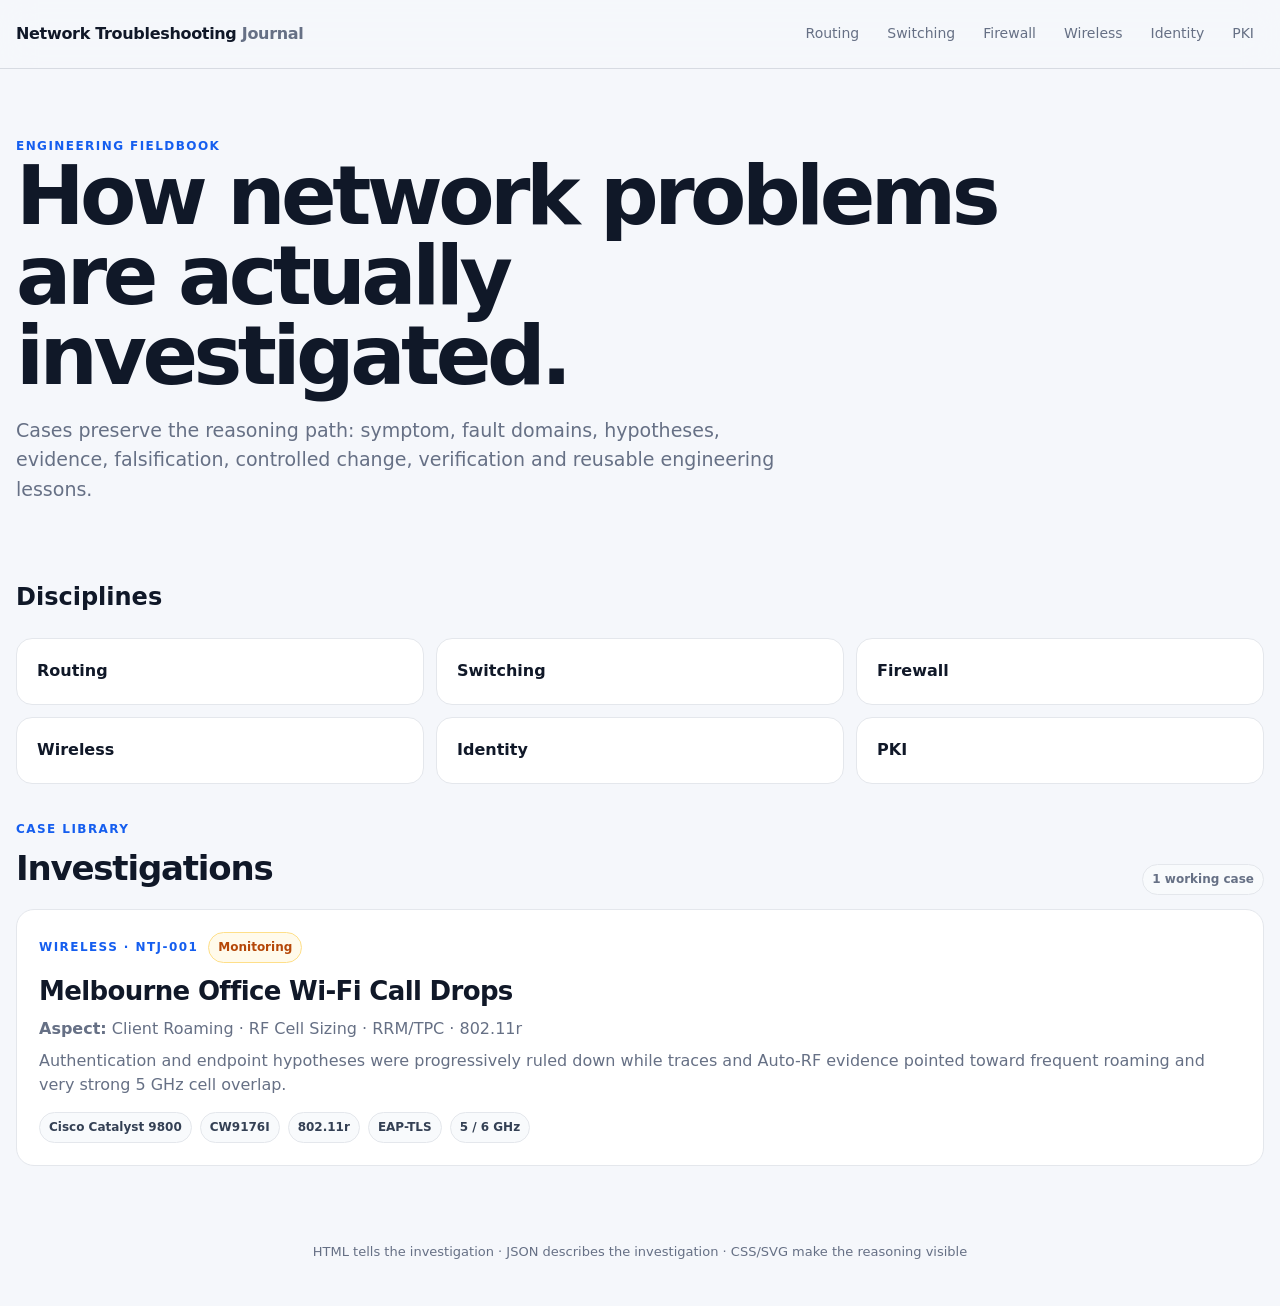
==== index.html @ c81b0ebb "feat: add HTML journal landing page" ====
<!doctype html>
<html lang="en">
<head>
  <meta charset="utf-8" />
  <meta name="viewport" content="width=device-width, initial-scale=1" />
  <meta name="description" content="A visual fieldbook of real network troubleshooting investigations." />
  <title>Network Troubleshooting Journal</title>
  <link rel="stylesheet" href="assets/css/journal.css" />
</head>
<body>
  <header class="topbar">
    <div class="site-shell topbar-inner">
      <a class="brand" href="index.html">Network Troubleshooting <span>Journal</span></a>
      <nav class="topnav" aria-label="Disciplines">
        <a href="#routing">Routing</a>
        <a href="#switching">Switching</a>
        <a href="#firewall">Firewall</a>
        <a href="#wireless">Wireless</a>
        <a href="#identity">Identity</a>
        <a href="#pki">PKI</a>
      </nav>
    </div>
  </header>

  <main class="site-shell">
    <section class="home-hero">
      <div class="eyebrow">Engineering fieldbook</div>
      <h1>How network problems are actually investigated.</h1>
      <p>Cases preserve the reasoning path: symptom, fault domains, hypotheses, evidence, falsification, controlled change, verification and reusable engineering lessons.</p>
    </section>

    <section aria-labelledby="domains-title">
      <h2 id="domains-title">Disciplines</h2>
      <div class="domain-grid">
        <div class="domain" id="routing">Routing</div>
        <div class="domain" id="switching">Switching</div>
        <div class="domain" id="firewall">Firewall</div>
        <div class="domain" id="wireless">Wireless</div>
        <div class="domain" id="identity">Identity</div>
        <div class="domain" id="pki">PKI</div>
      </div>
    </section>

    <section aria-labelledby="cases-title">
      <div style="display:flex;justify-content:space-between;gap:16px;align-items:end;flex-wrap:wrap;margin-bottom:14px">
        <div>
          <div class="eyebrow">Case library</div>
          <h2 id="cases-title" style="margin:4px 0 0;font-size:34px;letter-spacing:-.035em">Investigations</h2>
        </div>
        <span class="badge">1 working case</span>
      </div>

      <div class="case-list">
        <a class="case-link" href="cases/wireless/001-melbourne/index.html">
          <div class="eyebrow-row" style="margin-bottom:4px">
            <span class="eyebrow">Wireless · NTJ-001</span>
            <span class="badge warn">Monitoring</span>
          </div>
          <h2>Melbourne Office Wi-Fi Call Drops</h2>
          <p><strong>Aspect:</strong> Client Roaming · RF Cell Sizing · RRM/TPC · 802.11r</p>
          <p style="margin-top:7px">Authentication and endpoint hypotheses were progressively ruled down while traces and Auto-RF evidence pointed toward frequent roaming and very strong 5 GHz cell overlap.</p>
          <div class="tag-row">
            <span class="tag">Cisco Catalyst 9800</span>
            <span class="tag">CW9176I</span>
            <span class="tag">802.11r</span>
            <span class="tag">EAP-TLS</span>
            <span class="tag">5 / 6 GHz</span>
          </div>
        </a>
      </div>
    </section>
  </main>

  <footer class="site-shell footer-note">HTML tells the investigation · JSON describes the investigation · CSS/SVG make the reasoning visible</footer>
</body>
</html>
---- assets/css/journal.css ----
:root {
  color-scheme: light;
  --bg: #f5f7fb;
  --surface: #ffffff;
  --surface-soft: #f8fafc;
  --ink: #101828;
  --muted: #667085;
  --line: #e4e7ec;
  --line-strong: #d0d5dd;
  --accent: #155eef;
  --accent-soft: #eff4ff;
  --good: #067647;
  --good-soft: #ecfdf3;
  --warn: #b54708;
  --warn-soft: #fffaeb;
  --bad: #b42318;
  --bad-soft: #fef3f2;
  --open: #6941c6;
  --open-soft: #f4f3ff;
  --shadow: 0 16px 48px rgba(16, 24, 40, 0.08);
  --radius: 18px;
  --radius-sm: 12px;
  font-family: Inter, ui-sans-serif, system-ui, -apple-system, BlinkMacSystemFont, "Segoe UI", sans-serif;
}

* { box-sizing: border-box; }
html { scroll-behavior: smooth; }
body {
  margin: 0;
  background: var(--bg);
  color: var(--ink);
  line-height: 1.55;
}
a { color: inherit; }
button, input { font: inherit; }

.site-shell {
  width: min(1500px, calc(100% - 32px));
  margin: 0 auto;
}

.topbar {
  position: sticky;
  top: 0;
  z-index: 20;
  backdrop-filter: blur(16px);
  background: rgba(245, 247, 251, 0.88);
  border-bottom: 1px solid rgba(208, 213, 221, 0.8);
}
.topbar-inner {
  min-height: 68px;
  display: flex;
  align-items: center;
  justify-content: space-between;
  gap: 20px;
}
.brand {
  font-weight: 760;
  letter-spacing: -0.02em;
  text-decoration: none;
}
.brand span { color: var(--muted); font-weight: 560; }
.topnav { display: flex; gap: 8px; flex-wrap: wrap; }
.topnav a {
  text-decoration: none;
  color: var(--muted);
  padding: 8px 10px;
  border-radius: 9px;
  font-size: 14px;
}
.topnav a:hover, .topnav a[aria-current="page"] { background: var(--surface); color: var(--ink); }

.hero {
  margin: 28px 0 20px;
  background: var(--surface);
  border: 1px solid var(--line);
  border-radius: 24px;
  box-shadow: var(--shadow);
  overflow: hidden;
}
.hero-main { padding: 34px 36px 26px; }
.eyebrow-row { display: flex; align-items: center; gap: 10px; flex-wrap: wrap; margin-bottom: 16px; }
.eyebrow {
  text-transform: uppercase;
  letter-spacing: .12em;
  font-size: 12px;
  font-weight: 800;
  color: var(--accent);
}
.badge {
  display: inline-flex;
  align-items: center;
  gap: 6px;
  border: 1px solid var(--line);
  border-radius: 999px;
  padding: 5px 9px;
  font-size: 12px;
  font-weight: 700;
  color: var(--muted);
  background: var(--surface-soft);
}
.badge.good { color: var(--good); background: var(--good-soft); border-color: #abefc6; }
.badge.warn { color: var(--warn); background: var(--warn-soft); border-color: #fedf89; }
.badge.bad { color: var(--bad); background: var(--bad-soft); border-color: #fecdca; }
.badge.open { color: var(--open); background: var(--open-soft); border-color: #d9d6fe; }
.hero h1 {
  margin: 0;
  font-size: clamp(34px, 5vw, 64px);
  line-height: 1.02;
  letter-spacing: -0.05em;
  max-width: 1000px;
}
.hero .lede {
  color: var(--muted);
  font-size: clamp(17px, 2vw, 21px);
  max-width: 900px;
  margin: 16px 0 0;
}
.hero-meta {
  border-top: 1px solid var(--line);
  display: grid;
  grid-template-columns: repeat(4, minmax(0, 1fr));
  background: var(--surface-soft);
}
.meta-cell { padding: 18px 24px; border-right: 1px solid var(--line); }
.meta-cell:last-child { border-right: 0; }
.meta-label { color: var(--muted); font-size: 11px; text-transform: uppercase; letter-spacing: .09em; font-weight: 800; }
.meta-value { margin-top: 4px; font-weight: 720; }

.case-layout {
  display: grid;
  grid-template-columns: 240px minmax(0, 1fr);
  gap: 24px;
  align-items: start;
  padding-bottom: 80px;
}
.side-index {
  position: sticky;
  top: 92px;
  background: var(--surface);
  border: 1px solid var(--line);
  border-radius: var(--radius);
  padding: 14px;
}
.side-index .label { color: var(--muted); font-size: 11px; text-transform: uppercase; letter-spacing: .08em; font-weight: 800; padding: 6px 10px 8px; }
.side-index a {
  display: block;
  text-decoration: none;
  color: var(--muted);
  font-size: 14px;
  padding: 8px 10px;
  border-radius: 9px;
}
.side-index a:hover, .side-index a.active { background: var(--accent-soft); color: var(--accent); font-weight: 700; }

.case-content { min-width: 0; }
.section {
  background: var(--surface);
  border: 1px solid var(--line);
  border-radius: var(--radius);
  padding: 28px;
  margin-bottom: 18px;
}
.section h2 {
  margin: 0 0 8px;
  font-size: 26px;
  letter-spacing: -0.025em;
}
.section h3 { margin: 24px 0 8px; font-size: 18px; }
.section p { margin: 8px 0 0; }
.muted { color: var(--muted); }

.classification-grid, .metric-grid, .evidence-grid, .lesson-grid {
  display: grid;
  gap: 12px;
}
.classification-grid { grid-template-columns: repeat(3, minmax(0, 1fr)); }
.metric-grid { grid-template-columns: repeat(4, minmax(0, 1fr)); margin-top: 18px; }
.evidence-grid { grid-template-columns: repeat(2, minmax(0, 1fr)); }
.lesson-grid { grid-template-columns: repeat(2, minmax(0, 1fr)); }
.card {
  border: 1px solid var(--line);
  border-radius: var(--radius-sm);
  padding: 16px;
  background: var(--surface-soft);
}
.card-label { color: var(--muted); font-size: 11px; text-transform: uppercase; letter-spacing: .08em; font-weight: 800; }
.card-value { font-size: 17px; font-weight: 760; margin-top: 4px; }
.card-detail { color: var(--muted); font-size: 14px; margin-top: 6px; }

.tag-row { display: flex; flex-wrap: wrap; gap: 8px; margin-top: 14px; }
.tag { padding: 5px 9px; background: var(--surface-soft); border: 1px solid var(--line); border-radius: 999px; font-size: 12px; font-weight: 650; color: #344054; }

.flow {
  margin-top: 22px;
  overflow-x: auto;
}
.flow-track {
  min-width: 920px;
  display: grid;
  grid-template-columns: repeat(6, 1fr);
  align-items: stretch;
  gap: 10px;
}
.flow-step {
  position: relative;
  border: 1px solid var(--line);
  border-radius: 14px;
  padding: 14px;
  background: var(--surface-soft);
  min-height: 112px;
}
.flow-step:not(:last-child)::after {
  content: "→";
  position: absolute;
  right: -18px;
  top: 40%;
  color: var(--line-strong);
  font-weight: 900;
}
.flow-step strong { display: block; margin-bottom: 6px; }
.flow-step small { color: var(--muted); }
.flow-step.ruled { background: var(--bad-soft); border-color: #fecdca; }
.flow-step.supported { background: var(--good-soft); border-color: #abefc6; }
.flow-step.experiment { background: var(--accent-soft); border-color: #b2ccff; }

.hypotheses { display: grid; gap: 10px; margin-top: 18px; }
.hypothesis {
  display: grid;
  grid-template-columns: 120px minmax(180px, 1.2fr) minmax(240px, 2fr);
  gap: 14px;
  align-items: center;
  padding: 14px;
  border: 1px solid var(--line);
  border-radius: 12px;
}
.hypothesis .state { font-size: 12px; text-transform: uppercase; font-weight: 850; letter-spacing: .06em; }
.hypothesis.good .state { color: var(--good); }
.hypothesis.bad .state { color: var(--bad); }
.hypothesis.open .state { color: var(--open); }
.hypothesis.warn .state { color: var(--warn); }
.hypothesis .name { font-weight: 760; }
.hypothesis .why { color: var(--muted); font-size: 14px; }

.rf-diagram {
  margin: 22px 0 0;
  border: 1px solid var(--line);
  border-radius: 16px;
  padding: 18px;
  background: linear-gradient(180deg, #fff, #f8fafc);
}
.rf-diagram svg { width: 100%; height: auto; display: block; }

.compare {
  margin-top: 18px;
  display: grid;
  grid-template-columns: 1fr 72px 1fr;
  gap: 14px;
  align-items: stretch;
}
.compare-panel { border: 1px solid var(--line); border-radius: 14px; padding: 18px; background: var(--surface-soft); }
.compare-arrow { display: grid; place-items: center; color: var(--accent); font-size: 32px; font-weight: 900; }
.power { font-size: 38px; font-weight: 850; letter-spacing: -0.04em; }
.power small { font-size: 16px; color: var(--muted); letter-spacing: 0; }

.kpi { border: 1px solid var(--line); border-radius: 12px; padding: 15px; background: var(--surface-soft); }
.kpi .number { font-size: 28px; font-weight: 850; letter-spacing: -0.03em; }
.kpi .caption { color: var(--muted); font-size: 13px; margin-top: 2px; }

.callout { border-left: 4px solid var(--accent); background: var(--accent-soft); padding: 16px 18px; border-radius: 0 12px 12px 0; margin-top: 16px; }
.callout strong { display: block; }

.evidence-card { border: 1px solid var(--line); border-radius: 14px; overflow: hidden; background: var(--surface); }
.evidence-card .body { padding: 16px; }
.evidence-card .body strong { display: block; }
.evidence-card .body p { color: var(--muted); font-size: 14px; }
details { border-top: 1px solid var(--line); }
summary { cursor: pointer; list-style: none; padding: 12px 16px; font-size: 13px; font-weight: 750; color: #344054; background: var(--surface-soft); }
summary::-webkit-details-marker { display: none; }
summary::after { content: "+"; float: right; color: var(--muted); }
details[open] summary::after { content: "−"; }
pre {
  margin: 0;
  padding: 16px;
  overflow: auto;
  background: #101828;
  color: #e4e7ec;
  font: 12px/1.55 ui-monospace, SFMono-Regular, Menlo, Consolas, monospace;
  white-space: pre-wrap;
}

.lesson { border: 1px solid var(--line); border-radius: 12px; padding: 16px; }
.lesson .num { color: var(--accent); font-weight: 850; font-size: 12px; }
.lesson strong { display: block; margin-top: 4px; }
.lesson p { color: var(--muted); font-size: 14px; }

.footer-note { text-align: center; color: var(--muted); font-size: 13px; padding: 12px 0 44px; }

.home-hero { padding: 68px 0 36px; }
.home-hero h1 { font-size: clamp(42px, 7vw, 82px); line-height: .98; margin: 0; letter-spacing: -0.055em; max-width: 980px; }
.home-hero p { color: var(--muted); max-width: 760px; font-size: 19px; }
.domain-grid { display: grid; grid-template-columns: repeat(3, minmax(0,1fr)); gap: 12px; margin: 22px 0 36px; }
.domain { background: var(--surface); border: 1px solid var(--line); border-radius: 16px; padding: 20px; font-weight: 780; }
.case-list { display: grid; gap: 14px; padding-bottom: 64px; }
.case-link { display: block; text-decoration: none; background: var(--surface); border: 1px solid var(--line); border-radius: 18px; padding: 22px; }
.case-link:hover { border-color: #b2ccff; box-shadow: var(--shadow); }
.case-link h2 { margin: 8px 0 6px; font-size: 26px; letter-spacing: -0.025em; }
.case-link p { color: var(--muted); margin: 0; }

@media (max-width: 980px) {
  .case-layout { grid-template-columns: 1fr; }
  .side-index { position: relative; top: 0; display: flex; overflow-x: auto; gap: 4px; }
  .side-index .label { display: none; }
  .side-index a { white-space: nowrap; }
  .hero-meta { grid-template-columns: repeat(2, minmax(0, 1fr)); }
  .meta-cell:nth-child(2) { border-right: 0; }
  .meta-cell:nth-child(-n+2) { border-bottom: 1px solid var(--line); }
  .classification-grid, .metric-grid, .evidence-grid, .lesson-grid, .domain-grid { grid-template-columns: repeat(2, minmax(0,1fr)); }
}

@media (max-width: 640px) {
  .site-shell { width: min(100% - 20px, 1500px); }
  .topnav { display: none; }
  .hero-main, .section { padding: 20px; }
  .hero h1 { font-size: 38px; }
  .hero-meta, .classification-grid, .metric-grid, .evidence-grid, .lesson-grid, .domain-grid { grid-template-columns: 1fr; }
  .meta-cell { border-right: 0; border-bottom: 1px solid var(--line); }
  .meta-cell:last-child { border-bottom: 0; }
  .hypothesis { grid-template-columns: 1fr; gap: 4px; }
  .compare { grid-template-columns: 1fr; }
  .compare-arrow { transform: rotate(90deg); }
}
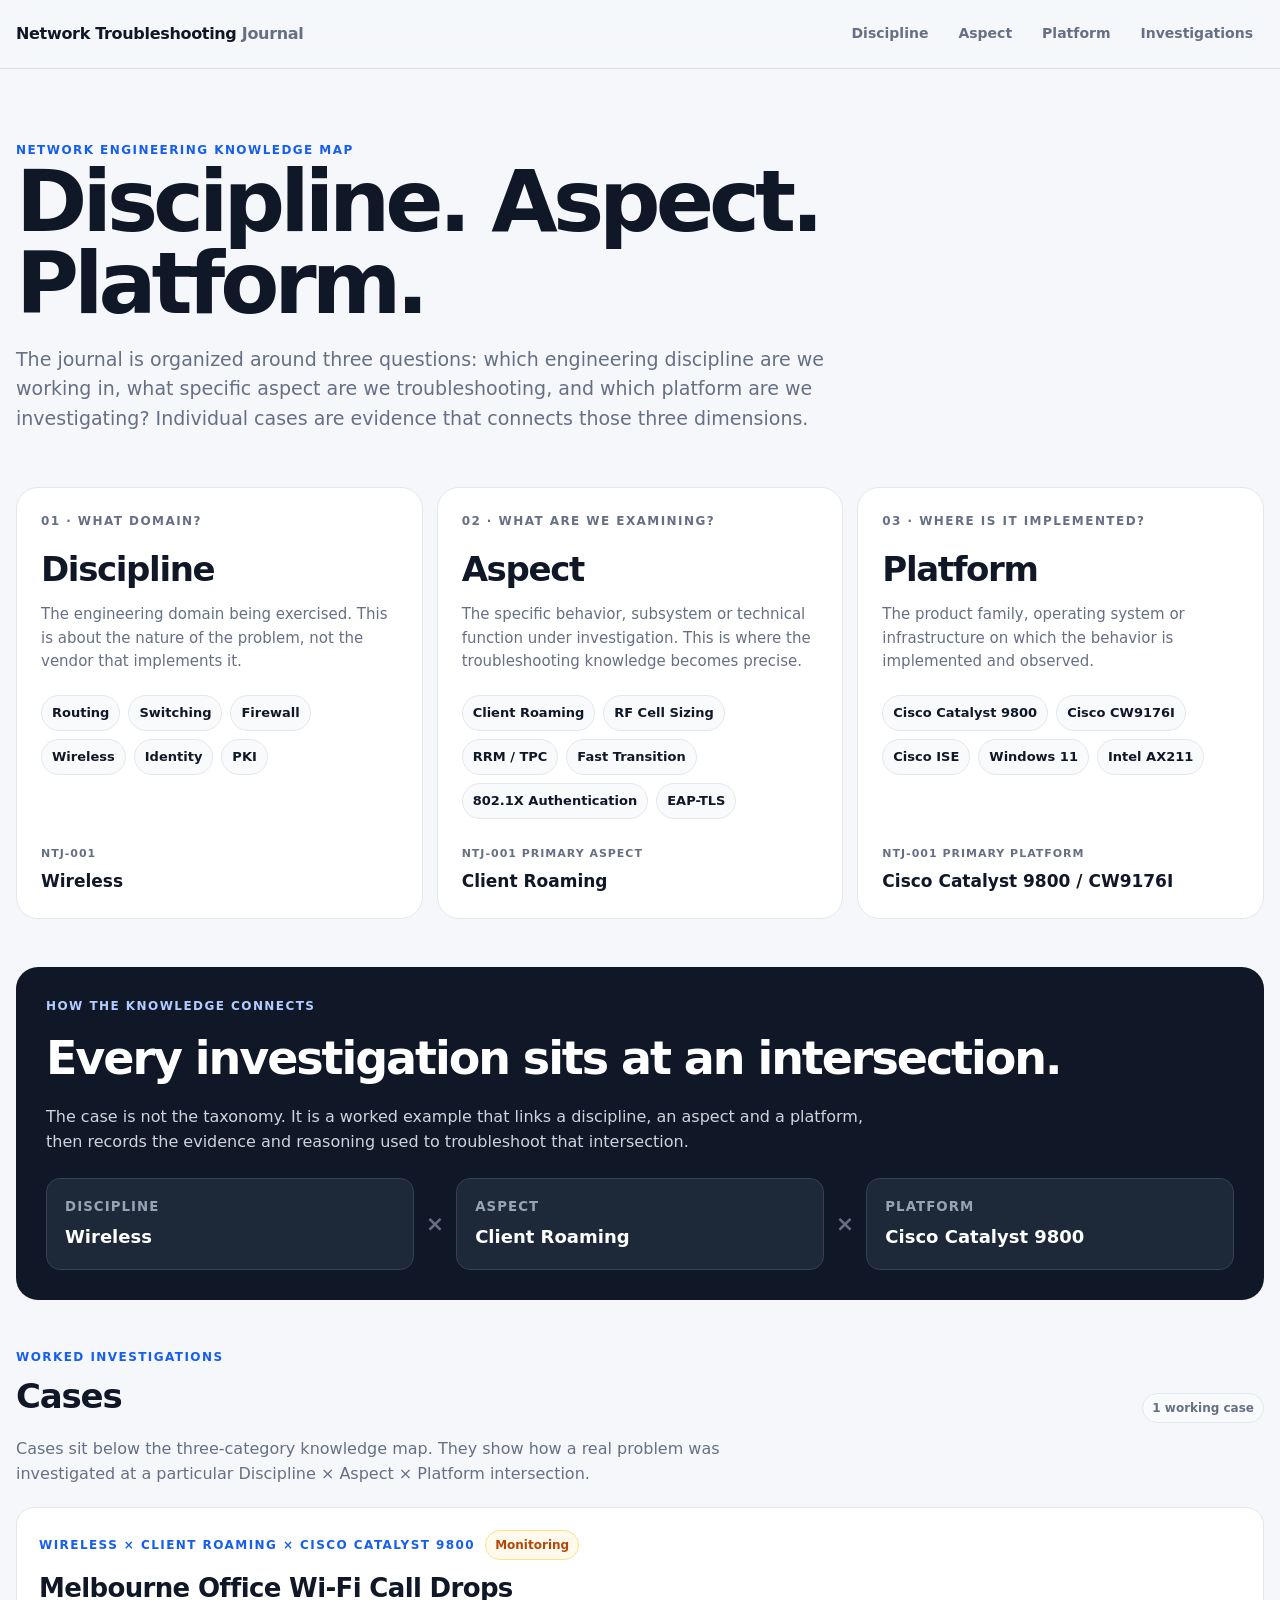
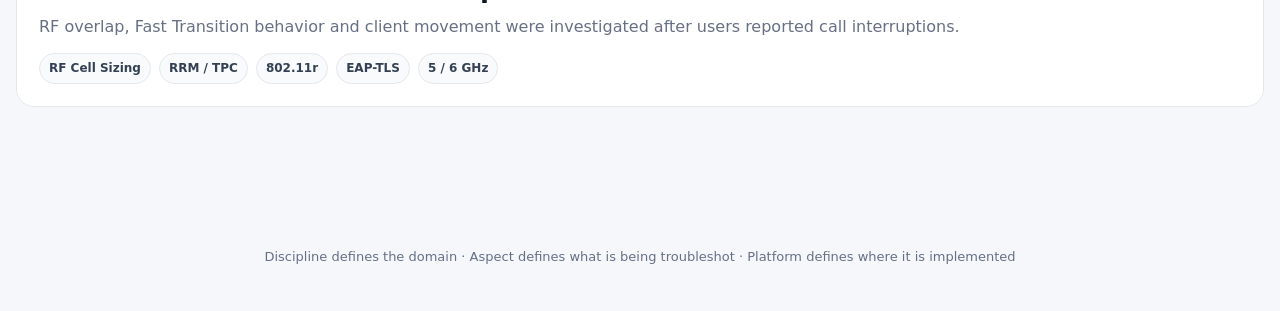
==== commit 058a2c51: "Center journal navigation on discipline aspect and platform" ====
--- a/index.html
+++ b/index.html
@@ -3,65 +3,152 @@
 <head>
   <meta charset="utf-8" />
   <meta name="viewport" content="width=device-width, initial-scale=1" />
-  <meta name="description" content="A visual fieldbook of real network troubleshooting investigations." />
+  <meta name="description" content="A network troubleshooting fieldbook organized by discipline, aspect and platform." />
   <title>Network Troubleshooting Journal</title>
   <link rel="stylesheet" href="assets/css/journal.css" />
+  <style>
+    .axis-nav { display:flex; gap:8px; flex-wrap:wrap; }
+    .axis-nav a { text-decoration:none; color:var(--muted); padding:8px 11px; border-radius:9px; font-size:14px; font-weight:700; }
+    .axis-nav a:hover { background:var(--surface); color:var(--ink); }
+    .axis-intro { padding:72px 0 30px; }
+    .axis-intro h1 { margin:0; max-width:1100px; font-size:clamp(44px,7vw,86px); line-height:.96; letter-spacing:-.058em; }
+    .axis-intro p { max-width:820px; margin:20px 0 0; color:var(--muted); font-size:19px; }
+    .axis-grid { display:grid; grid-template-columns:repeat(3,minmax(0,1fr)); gap:14px; margin:24px 0 48px; }
+    .axis-card { min-height:420px; background:var(--surface); border:1px solid var(--line); border-radius:22px; padding:24px; display:flex; flex-direction:column; }
+    .axis-card .number { color:var(--muted); font-size:12px; font-weight:850; letter-spacing:.12em; }
+    .axis-card h2 { margin:12px 0 8px; font-size:34px; letter-spacing:-.04em; }
+    .axis-card > p { margin:0; color:var(--muted); font-size:15px; }
+    .axis-values { display:flex; flex-wrap:wrap; gap:8px; margin-top:22px; }
+    .axis-value { display:inline-flex; align-items:center; min-height:34px; padding:7px 10px; border:1px solid var(--line); background:var(--surface-soft); border-radius:999px; font-size:13px; font-weight:720; }
+    .axis-card .example { margin-top:auto; padding-top:26px; }
+    .axis-card .example-label { color:var(--muted); font-size:11px; text-transform:uppercase; letter-spacing:.09em; font-weight:850; }
+    .axis-card .example-value { margin-top:5px; font-weight:800; font-size:17px; }
+    .intersection { background:var(--ink); color:#fff; border-radius:22px; padding:30px; margin:0 0 48px; }
+    .intersection .eyebrow { color:#b2ccff; }
+    .intersection h2 { margin:8px 0 10px; font-size:clamp(28px,4vw,46px); letter-spacing:-.045em; }
+    .intersection p { margin:0; color:#cfd4dc; max-width:850px; }
+    .intersection-path { display:grid; grid-template-columns:1fr auto 1fr auto 1fr; gap:12px; align-items:center; margin-top:24px; }
+    .intersection-node { padding:18px; background:#1d2939; border:1px solid #344054; border-radius:14px; }
+    .intersection-node small { display:block; color:#98a2b3; text-transform:uppercase; letter-spacing:.08em; font-weight:800; }
+    .intersection-node strong { display:block; margin-top:5px; font-size:18px; }
+    .intersection-arrow { color:#667085; font-weight:900; font-size:22px; }
+    .investigations { padding-bottom:64px; }
+    .investigations-head { display:flex; justify-content:space-between; align-items:end; gap:16px; flex-wrap:wrap; margin-bottom:14px; }
+    .investigations-head h2 { margin:4px 0 0; font-size:34px; letter-spacing:-.035em; }
+    .secondary-note { color:var(--muted); max-width:720px; margin:8px 0 20px; }
+    @media (max-width:980px) { .axis-grid { grid-template-columns:1fr; } .axis-card { min-height:auto; } }
+    @media (max-width:720px) { .intersection-path { grid-template-columns:1fr; } .intersection-arrow { transform:rotate(90deg); text-align:center; } .axis-nav { display:none; } }
+  </style>
 </head>
 <body>
   <header class="topbar">
     <div class="site-shell topbar-inner">
       <a class="brand" href="index.html">Network Troubleshooting <span>Journal</span></a>
-      <nav class="topnav" aria-label="Disciplines">
-        <a href="#routing">Routing</a>
-        <a href="#switching">Switching</a>
-        <a href="#firewall">Firewall</a>
-        <a href="#wireless">Wireless</a>
-        <a href="#identity">Identity</a>
-        <a href="#pki">PKI</a>
+      <nav class="axis-nav" aria-label="Primary documentation dimensions">
+        <a href="#discipline">Discipline</a>
+        <a href="#aspect">Aspect</a>
+        <a href="#platform">Platform</a>
+        <a href="#investigations">Investigations</a>
       </nav>
     </div>
   </header>
 
   <main class="site-shell">
-    <section class="home-hero">
-      <div class="eyebrow">Engineering fieldbook</div>
-      <h1>How network problems are actually investigated.</h1>
-      <p>Cases preserve the reasoning path: symptom, fault domains, hypotheses, evidence, falsification, controlled change, verification and reusable engineering lessons.</p>
+    <section class="axis-intro">
+      <div class="eyebrow">Network engineering knowledge map</div>
+      <h1>Discipline. Aspect. Platform.</h1>
+      <p>The journal is organized around three questions: which engineering discipline are we working in, what specific aspect are we troubleshooting, and which platform are we investigating? Individual cases are evidence that connects those three dimensions.</p>
     </section>
 
-    <section aria-labelledby="domains-title">
-      <h2 id="domains-title">Disciplines</h2>
-      <div class="domain-grid">
-        <div class="domain" id="routing">Routing</div>
-        <div class="domain" id="switching">Switching</div>
-        <div class="domain" id="firewall">Firewall</div>
-        <div class="domain" id="wireless">Wireless</div>
-        <div class="domain" id="identity">Identity</div>
-        <div class="domain" id="pki">PKI</div>
+    <section class="axis-grid" aria-label="Three documentation dimensions">
+      <article class="axis-card" id="discipline">
+        <div class="number">01 · WHAT DOMAIN?</div>
+        <h2>Discipline</h2>
+        <p>The engineering domain being exercised. This is about the nature of the problem, not the vendor that implements it.</p>
+        <div class="axis-values" aria-label="Disciplines">
+          <span class="axis-value">Routing</span>
+          <span class="axis-value">Switching</span>
+          <span class="axis-value">Firewall</span>
+          <span class="axis-value">Wireless</span>
+          <span class="axis-value">Identity</span>
+          <span class="axis-value">PKI</span>
+        </div>
+        <div class="example">
+          <div class="example-label">NTJ-001</div>
+          <div class="example-value">Wireless</div>
+        </div>
+      </article>
+
+      <article class="axis-card" id="aspect">
+        <div class="number">02 · WHAT ARE WE EXAMINING?</div>
+        <h2>Aspect</h2>
+        <p>The specific behavior, subsystem or technical function under investigation. This is where the troubleshooting knowledge becomes precise.</p>
+        <div class="axis-values" aria-label="Current aspects">
+          <span class="axis-value">Client Roaming</span>
+          <span class="axis-value">RF Cell Sizing</span>
+          <span class="axis-value">RRM / TPC</span>
+          <span class="axis-value">Fast Transition</span>
+          <span class="axis-value">802.1X Authentication</span>
+          <span class="axis-value">EAP-TLS</span>
+        </div>
+        <div class="example">
+          <div class="example-label">NTJ-001 primary aspect</div>
+          <div class="example-value">Client Roaming</div>
+        </div>
+      </article>
+
+      <article class="axis-card" id="platform">
+        <div class="number">03 · WHERE IS IT IMPLEMENTED?</div>
+        <h2>Platform</h2>
+        <p>The product family, operating system or infrastructure on which the behavior is implemented and observed.</p>
+        <div class="axis-values" aria-label="Current platforms">
+          <span class="axis-value">Cisco Catalyst 9800</span>
+          <span class="axis-value">Cisco CW9176I</span>
+          <span class="axis-value">Cisco ISE</span>
+          <span class="axis-value">Windows 11</span>
+          <span class="axis-value">Intel AX211</span>
+        </div>
+        <div class="example">
+          <div class="example-label">NTJ-001 primary platform</div>
+          <div class="example-value">Cisco Catalyst 9800 / CW9176I</div>
+        </div>
+      </article>
+    </section>
+
+    <section class="intersection" aria-labelledby="intersection-title">
+      <div class="eyebrow">How the knowledge connects</div>
+      <h2 id="intersection-title">Every investigation sits at an intersection.</h2>
+      <p>The case is not the taxonomy. It is a worked example that links a discipline, an aspect and a platform, then records the evidence and reasoning used to troubleshoot that intersection.</p>
+      <div class="intersection-path" aria-label="NTJ-001 classification path">
+        <div class="intersection-node"><small>Discipline</small><strong>Wireless</strong></div>
+        <div class="intersection-arrow">×</div>
+        <div class="intersection-node"><small>Aspect</small><strong>Client Roaming</strong></div>
+        <div class="intersection-arrow">×</div>
+        <div class="intersection-node"><small>Platform</small><strong>Cisco Catalyst 9800</strong></div>
       </div>
     </section>
 
-    <section aria-labelledby="cases-title">
-      <div style="display:flex;justify-content:space-between;gap:16px;align-items:end;flex-wrap:wrap;margin-bottom:14px">
+    <section class="investigations" id="investigations" aria-labelledby="cases-title">
+      <div class="investigations-head">
         <div>
-          <div class="eyebrow">Case library</div>
-          <h2 id="cases-title" style="margin:4px 0 0;font-size:34px;letter-spacing:-.035em">Investigations</h2>
+          <div class="eyebrow">Worked investigations</div>
+          <h2 id="cases-title">Cases</h2>
         </div>
         <span class="badge">1 working case</span>
       </div>
+      <p class="secondary-note">Cases sit below the three-category knowledge map. They show how a real problem was investigated at a particular Discipline × Aspect × Platform intersection.</p>
 
       <div class="case-list">
         <a class="case-link" href="cases/wireless/001-melbourne/index.html">
           <div class="eyebrow-row" style="margin-bottom:4px">
-            <span class="eyebrow">Wireless · NTJ-001</span>
+            <span class="eyebrow">Wireless × Client Roaming × Cisco Catalyst 9800</span>
             <span class="badge warn">Monitoring</span>
           </div>
           <h2>Melbourne Office Wi-Fi Call Drops</h2>
-          <p><strong>Aspect:</strong> Client Roaming · RF Cell Sizing · RRM/TPC · 802.11r</p>
-          <p style="margin-top:7px">Authentication and endpoint hypotheses were progressively ruled down while traces and Auto-RF evidence pointed toward frequent roaming and very strong 5 GHz cell overlap.</p>
+          <p>RF overlap, Fast Transition behavior and client movement were investigated after users reported call interruptions.</p>
           <div class="tag-row">
-            <span class="tag">Cisco Catalyst 9800</span>
-            <span class="tag">CW9176I</span>
+            <span class="tag">RF Cell Sizing</span>
+            <span class="tag">RRM / TPC</span>
             <span class="tag">802.11r</span>
             <span class="tag">EAP-TLS</span>
             <span class="tag">5 / 6 GHz</span>
@@ -71,6 +158,6 @@
     </section>
   </main>
 
-  <footer class="site-shell footer-note">HTML tells the investigation · JSON describes the investigation · CSS/SVG make the reasoning visible</footer>
+  <footer class="site-shell footer-note">Discipline defines the domain · Aspect defines what is being troubleshot · Platform defines where it is implemented</footer>
 </body>
 </html>
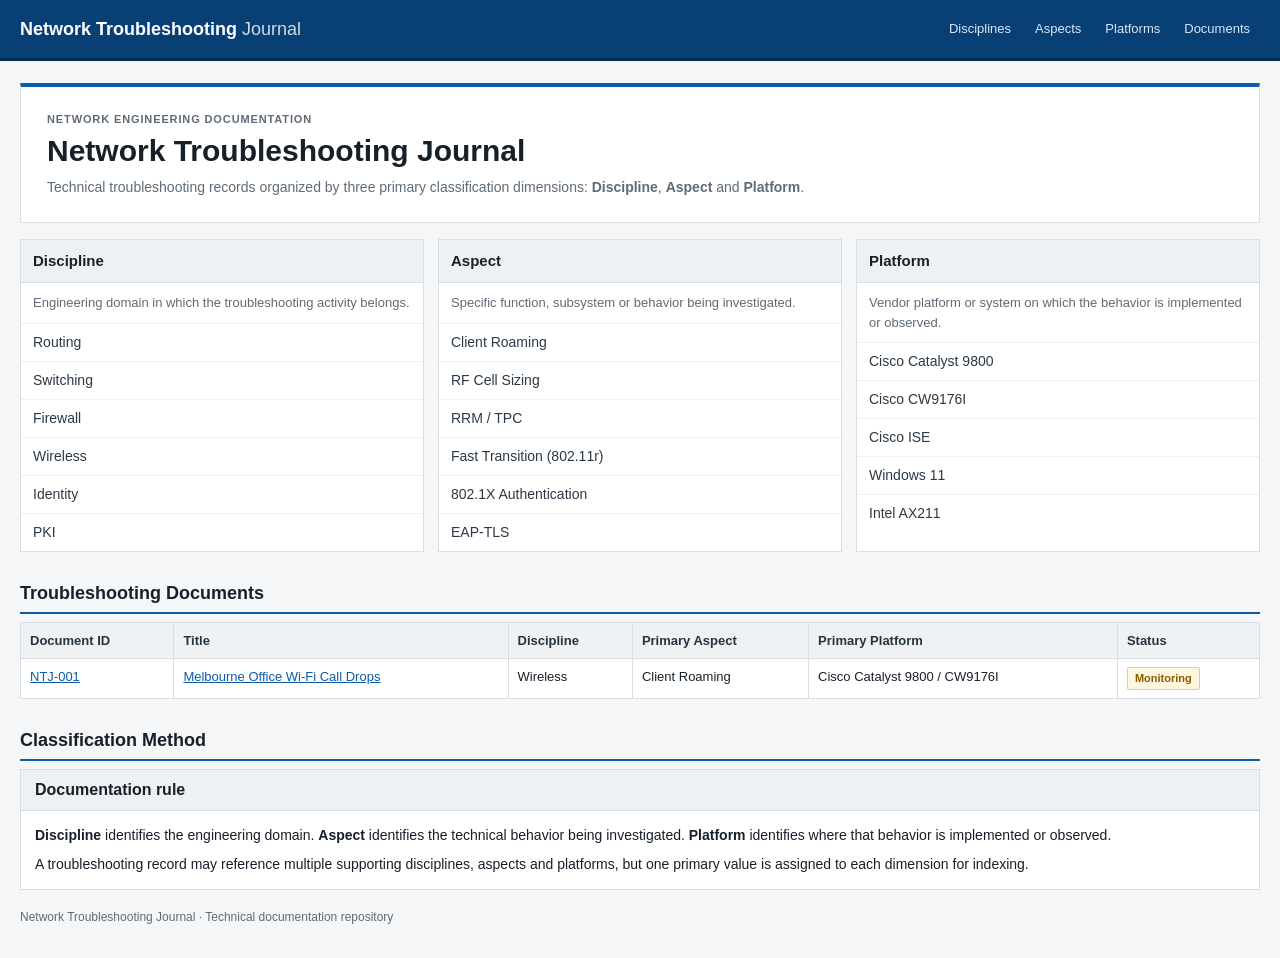
==== commit c57073f8: "Present journal as traditional network documentation catalog" ====
--- a/index.html
+++ b/index.html
@@ -3,161 +3,106 @@
 <head>
   <meta charset="utf-8" />
   <meta name="viewport" content="width=device-width, initial-scale=1" />
-  <meta name="description" content="A network troubleshooting fieldbook organized by discipline, aspect and platform." />
+  <meta name="description" content="Network troubleshooting documentation organized by discipline, aspect and platform." />
   <title>Network Troubleshooting Journal</title>
   <link rel="stylesheet" href="assets/css/journal.css" />
-  <style>
-    .axis-nav { display:flex; gap:8px; flex-wrap:wrap; }
-    .axis-nav a { text-decoration:none; color:var(--muted); padding:8px 11px; border-radius:9px; font-size:14px; font-weight:700; }
-    .axis-nav a:hover { background:var(--surface); color:var(--ink); }
-    .axis-intro { padding:72px 0 30px; }
-    .axis-intro h1 { margin:0; max-width:1100px; font-size:clamp(44px,7vw,86px); line-height:.96; letter-spacing:-.058em; }
-    .axis-intro p { max-width:820px; margin:20px 0 0; color:var(--muted); font-size:19px; }
-    .axis-grid { display:grid; grid-template-columns:repeat(3,minmax(0,1fr)); gap:14px; margin:24px 0 48px; }
-    .axis-card { min-height:420px; background:var(--surface); border:1px solid var(--line); border-radius:22px; padding:24px; display:flex; flex-direction:column; }
-    .axis-card .number { color:var(--muted); font-size:12px; font-weight:850; letter-spacing:.12em; }
-    .axis-card h2 { margin:12px 0 8px; font-size:34px; letter-spacing:-.04em; }
-    .axis-card > p { margin:0; color:var(--muted); font-size:15px; }
-    .axis-values { display:flex; flex-wrap:wrap; gap:8px; margin-top:22px; }
-    .axis-value { display:inline-flex; align-items:center; min-height:34px; padding:7px 10px; border:1px solid var(--line); background:var(--surface-soft); border-radius:999px; font-size:13px; font-weight:720; }
-    .axis-card .example { margin-top:auto; padding-top:26px; }
-    .axis-card .example-label { color:var(--muted); font-size:11px; text-transform:uppercase; letter-spacing:.09em; font-weight:850; }
-    .axis-card .example-value { margin-top:5px; font-weight:800; font-size:17px; }
-    .intersection { background:var(--ink); color:#fff; border-radius:22px; padding:30px; margin:0 0 48px; }
-    .intersection .eyebrow { color:#b2ccff; }
-    .intersection h2 { margin:8px 0 10px; font-size:clamp(28px,4vw,46px); letter-spacing:-.045em; }
-    .intersection p { margin:0; color:#cfd4dc; max-width:850px; }
-    .intersection-path { display:grid; grid-template-columns:1fr auto 1fr auto 1fr; gap:12px; align-items:center; margin-top:24px; }
-    .intersection-node { padding:18px; background:#1d2939; border:1px solid #344054; border-radius:14px; }
-    .intersection-node small { display:block; color:#98a2b3; text-transform:uppercase; letter-spacing:.08em; font-weight:800; }
-    .intersection-node strong { display:block; margin-top:5px; font-size:18px; }
-    .intersection-arrow { color:#667085; font-weight:900; font-size:22px; }
-    .investigations { padding-bottom:64px; }
-    .investigations-head { display:flex; justify-content:space-between; align-items:end; gap:16px; flex-wrap:wrap; margin-bottom:14px; }
-    .investigations-head h2 { margin:4px 0 0; font-size:34px; letter-spacing:-.035em; }
-    .secondary-note { color:var(--muted); max-width:720px; margin:8px 0 20px; }
-    @media (max-width:980px) { .axis-grid { grid-template-columns:1fr; } .axis-card { min-height:auto; } }
-    @media (max-width:720px) { .intersection-path { grid-template-columns:1fr; } .intersection-arrow { transform:rotate(90deg); text-align:center; } .axis-nav { display:none; } }
-  </style>
 </head>
 <body>
   <header class="topbar">
     <div class="site-shell topbar-inner">
       <a class="brand" href="index.html">Network Troubleshooting <span>Journal</span></a>
-      <nav class="axis-nav" aria-label="Primary documentation dimensions">
-        <a href="#discipline">Discipline</a>
-        <a href="#aspect">Aspect</a>
-        <a href="#platform">Platform</a>
-        <a href="#investigations">Investigations</a>
+      <nav class="topnav" aria-label="Documentation navigation">
+        <a href="#disciplines">Disciplines</a>
+        <a href="#aspects">Aspects</a>
+        <a href="#platforms">Platforms</a>
+        <a href="#documents">Documents</a>
       </nav>
     </div>
   </header>
 
   <main class="site-shell">
-    <section class="axis-intro">
-      <div class="eyebrow">Network engineering knowledge map</div>
-      <h1>Discipline. Aspect. Platform.</h1>
-      <p>The journal is organized around three questions: which engineering discipline are we working in, what specific aspect are we troubleshooting, and which platform are we investigating? Individual cases are evidence that connects those three dimensions.</p>
-    </section>
+    <header class="page-header">
+      <div class="kicker">Network engineering documentation</div>
+      <h1>Network Troubleshooting Journal</h1>
+      <p>Technical troubleshooting records organized by three primary classification dimensions: <strong>Discipline</strong>, <strong>Aspect</strong> and <strong>Platform</strong>.</p>
+    </header>
 
-    <section class="axis-grid" aria-label="Three documentation dimensions">
-      <article class="axis-card" id="discipline">
-        <div class="number">01 · WHAT DOMAIN?</div>
+    <section class="catalog-grid" aria-label="Primary documentation classifications">
+      <article class="catalog-panel" id="disciplines">
         <h2>Discipline</h2>
-        <p>The engineering domain being exercised. This is about the nature of the problem, not the vendor that implements it.</p>
-        <div class="axis-values" aria-label="Disciplines">
-          <span class="axis-value">Routing</span>
-          <span class="axis-value">Switching</span>
-          <span class="axis-value">Firewall</span>
-          <span class="axis-value">Wireless</span>
-          <span class="axis-value">Identity</span>
-          <span class="axis-value">PKI</span>
-        </div>
-        <div class="example">
-          <div class="example-label">NTJ-001</div>
-          <div class="example-value">Wireless</div>
-        </div>
+        <p>Engineering domain in which the troubleshooting activity belongs.</p>
+        <ul class="catalog-list">
+          <li><span>Routing</span></li>
+          <li><span>Switching</span></li>
+          <li><span>Firewall</span></li>
+          <li><a href="#documents">Wireless</a></li>
+          <li><span>Identity</span></li>
+          <li><span>PKI</span></li>
+        </ul>
       </article>
 
-      <article class="axis-card" id="aspect">
-        <div class="number">02 · WHAT ARE WE EXAMINING?</div>
+      <article class="catalog-panel" id="aspects">
         <h2>Aspect</h2>
-        <p>The specific behavior, subsystem or technical function under investigation. This is where the troubleshooting knowledge becomes precise.</p>
-        <div class="axis-values" aria-label="Current aspects">
-          <span class="axis-value">Client Roaming</span>
-          <span class="axis-value">RF Cell Sizing</span>
-          <span class="axis-value">RRM / TPC</span>
-          <span class="axis-value">Fast Transition</span>
-          <span class="axis-value">802.1X Authentication</span>
-          <span class="axis-value">EAP-TLS</span>
-        </div>
-        <div class="example">
-          <div class="example-label">NTJ-001 primary aspect</div>
-          <div class="example-value">Client Roaming</div>
-        </div>
+        <p>Specific function, subsystem or behavior being investigated.</p>
+        <ul class="catalog-list">
+          <li><a href="#documents">Client Roaming</a></li>
+          <li><a href="#documents">RF Cell Sizing</a></li>
+          <li><a href="#documents">RRM / TPC</a></li>
+          <li><a href="#documents">Fast Transition (802.11r)</a></li>
+          <li><a href="#documents">802.1X Authentication</a></li>
+          <li><a href="#documents">EAP-TLS</a></li>
+        </ul>
       </article>
 
-      <article class="axis-card" id="platform">
-        <div class="number">03 · WHERE IS IT IMPLEMENTED?</div>
+      <article class="catalog-panel" id="platforms">
         <h2>Platform</h2>
-        <p>The product family, operating system or infrastructure on which the behavior is implemented and observed.</p>
-        <div class="axis-values" aria-label="Current platforms">
-          <span class="axis-value">Cisco Catalyst 9800</span>
-          <span class="axis-value">Cisco CW9176I</span>
-          <span class="axis-value">Cisco ISE</span>
-          <span class="axis-value">Windows 11</span>
-          <span class="axis-value">Intel AX211</span>
-        </div>
-        <div class="example">
-          <div class="example-label">NTJ-001 primary platform</div>
-          <div class="example-value">Cisco Catalyst 9800 / CW9176I</div>
-        </div>
+        <p>Vendor platform or system on which the behavior is implemented or observed.</p>
+        <ul class="catalog-list">
+          <li><a href="#documents">Cisco Catalyst 9800</a></li>
+          <li><a href="#documents">Cisco CW9176I</a></li>
+          <li><a href="#documents">Cisco ISE</a></li>
+          <li><a href="#documents">Windows 11</a></li>
+          <li><a href="#documents">Intel AX211</a></li>
+        </ul>
       </article>
     </section>
 
-    <section class="intersection" aria-labelledby="intersection-title">
-      <div class="eyebrow">How the knowledge connects</div>
-      <h2 id="intersection-title">Every investigation sits at an intersection.</h2>
-      <p>The case is not the taxonomy. It is a worked example that links a discipline, an aspect and a platform, then records the evidence and reasoning used to troubleshoot that intersection.</p>
-      <div class="intersection-path" aria-label="NTJ-001 classification path">
-        <div class="intersection-node"><small>Discipline</small><strong>Wireless</strong></div>
-        <div class="intersection-arrow">×</div>
-        <div class="intersection-node"><small>Aspect</small><strong>Client Roaming</strong></div>
-        <div class="intersection-arrow">×</div>
-        <div class="intersection-node"><small>Platform</small><strong>Cisco Catalyst 9800</strong></div>
+    <h2 class="section-title" id="documents">Troubleshooting Documents</h2>
+    <div class="table-wrap">
+      <table aria-label="Troubleshooting document register">
+        <thead>
+          <tr>
+            <th>Document ID</th>
+            <th>Title</th>
+            <th>Discipline</th>
+            <th>Primary Aspect</th>
+            <th>Primary Platform</th>
+            <th>Status</th>
+          </tr>
+        </thead>
+        <tbody>
+          <tr>
+            <td><a href="cases/wireless/001-melbourne/index.html">NTJ-001</a></td>
+            <td><a href="cases/wireless/001-melbourne/index.html">Melbourne Office Wi-Fi Call Drops</a></td>
+            <td>Wireless</td>
+            <td>Client Roaming</td>
+            <td>Cisco Catalyst 9800 / CW9176I</td>
+            <td><span class="status warn">Monitoring</span></td>
+          </tr>
+        </tbody>
+      </table>
+    </div>
+
+    <h2 class="section-title">Classification Method</h2>
+    <div class="doc-section">
+      <h2>Documentation rule</h2>
+      <div class="content-block">
+        <p><strong>Discipline</strong> identifies the engineering domain. <strong>Aspect</strong> identifies the technical behavior being investigated. <strong>Platform</strong> identifies where that behavior is implemented or observed.</p>
+        <p>A troubleshooting record may reference multiple supporting disciplines, aspects and platforms, but one primary value is assigned to each dimension for indexing.</p>
       </div>
-    </section>
-
-    <section class="investigations" id="investigations" aria-labelledby="cases-title">
-      <div class="investigations-head">
-        <div>
-          <div class="eyebrow">Worked investigations</div>
-          <h2 id="cases-title">Cases</h2>
-        </div>
-        <span class="badge">1 working case</span>
-      </div>
-      <p class="secondary-note">Cases sit below the three-category knowledge map. They show how a real problem was investigated at a particular Discipline × Aspect × Platform intersection.</p>
-
-      <div class="case-list">
-        <a class="case-link" href="cases/wireless/001-melbourne/index.html">
-          <div class="eyebrow-row" style="margin-bottom:4px">
-            <span class="eyebrow">Wireless × Client Roaming × Cisco Catalyst 9800</span>
-            <span class="badge warn">Monitoring</span>
-          </div>
-          <h2>Melbourne Office Wi-Fi Call Drops</h2>
-          <p>RF overlap, Fast Transition behavior and client movement were investigated after users reported call interruptions.</p>
-          <div class="tag-row">
-            <span class="tag">RF Cell Sizing</span>
-            <span class="tag">RRM / TPC</span>
-            <span class="tag">802.11r</span>
-            <span class="tag">EAP-TLS</span>
-            <span class="tag">5 / 6 GHz</span>
-          </div>
-        </a>
-      </div>
-    </section>
+    </div>
   </main>
 
-  <footer class="site-shell footer-note">Discipline defines the domain · Aspect defines what is being troubleshot · Platform defines where it is implemented</footer>
+  <footer class="site-shell footer-note">Network Troubleshooting Journal · Technical documentation repository</footer>
 </body>
 </html>
--- a/assets/css/journal.css
+++ b/assets/css/journal.css
@@ -1,26 +1,24 @@
 :root {
   color-scheme: light;
-  --bg: #f5f7fb;
+  --bg: #f4f6f8;
   --surface: #ffffff;
-  --surface-soft: #f8fafc;
-  --ink: #101828;
-  --muted: #667085;
-  --line: #e4e7ec;
-  --line-strong: #d0d5dd;
-  --accent: #155eef;
-  --accent-soft: #eff4ff;
-  --good: #067647;
-  --good-soft: #ecfdf3;
-  --warn: #b54708;
-  --warn-soft: #fffaeb;
-  --bad: #b42318;
-  --bad-soft: #fef3f2;
-  --open: #6941c6;
-  --open-soft: #f4f3ff;
-  --shadow: 0 16px 48px rgba(16, 24, 40, 0.08);
-  --radius: 18px;
-  --radius-sm: 12px;
-  font-family: Inter, ui-sans-serif, system-ui, -apple-system, BlinkMacSystemFont, "Segoe UI", sans-serif;
+  --surface-alt: #f8fafc;
+  --ink: #17202a;
+  --muted: #5f6b76;
+  --line: #d8dee4;
+  --line-strong: #aeb8c2;
+  --accent: #0b5cab;
+  --accent-dark: #083f75;
+  --accent-soft: #eaf3fb;
+  --good: #176b3a;
+  --good-soft: #eaf6ee;
+  --warn: #8a5a00;
+  --warn-soft: #fff6df;
+  --bad: #a12622;
+  --bad-soft: #fceceb;
+  --open: #5c4a8a;
+  --open-soft: #f1eef9;
+  font-family: Arial, Helvetica, sans-serif;
 }
 
 * { box-sizing: border-box; }
@@ -29,304 +27,249 @@
   margin: 0;
   background: var(--bg);
   color: var(--ink);
-  line-height: 1.55;
-}
-a { color: inherit; }
-button, input { font: inherit; }
+  font-size: 14px;
+  line-height: 1.5;
+}
+a { color: var(--accent); }
+code, pre { font-family: Consolas, "Liberation Mono", Menlo, monospace; }
 
 .site-shell {
-  width: min(1500px, calc(100% - 32px));
+  width: min(1240px, calc(100% - 32px));
   margin: 0 auto;
 }
 
 .topbar {
-  position: sticky;
-  top: 0;
-  z-index: 20;
-  backdrop-filter: blur(16px);
-  background: rgba(245, 247, 251, 0.88);
-  border-bottom: 1px solid rgba(208, 213, 221, 0.8);
+  background: var(--accent-dark);
+  color: #fff;
+  border-bottom: 3px solid #062f57;
 }
 .topbar-inner {
-  min-height: 68px;
+  min-height: 58px;
   display: flex;
   align-items: center;
   justify-content: space-between;
   gap: 20px;
 }
 .brand {
-  font-weight: 760;
-  letter-spacing: -0.02em;
+  color: #fff;
   text-decoration: none;
-}
-.brand span { color: var(--muted); font-weight: 560; }
-.topnav { display: flex; gap: 8px; flex-wrap: wrap; }
+  font-size: 18px;
+  font-weight: 700;
+}
+.brand span { font-weight: 400; opacity: .82; }
+.topnav { display: flex; gap: 4px; flex-wrap: wrap; }
 .topnav a {
+  color: #d8e8f7;
   text-decoration: none;
+  padding: 7px 10px;
+  border-radius: 3px;
+  font-size: 13px;
+}
+.topnav a:hover, .topnav a[aria-current="page"] { background: rgba(255,255,255,.12); color: #fff; }
+
+.page-header {
+  background: var(--surface);
+  border: 1px solid var(--line);
+  border-top: 4px solid var(--accent);
+  padding: 24px 26px;
+  margin: 22px 0 16px;
+}
+.page-header .kicker {
   color: var(--muted);
+  text-transform: uppercase;
+  letter-spacing: .08em;
+  font-weight: 700;
+  font-size: 11px;
+}
+.page-header h1 {
+  margin: 5px 0 8px;
+  font-size: 30px;
+  line-height: 1.2;
+  font-weight: 700;
+}
+.page-header p { margin: 0; color: var(--muted); max-width: 900px; }
+
+.doc-layout {
+  display: grid;
+  grid-template-columns: 220px minmax(0, 1fr);
+  gap: 18px;
+  align-items: start;
+  padding-bottom: 56px;
+}
+.doc-toc {
+  position: sticky;
+  top: 16px;
+  background: var(--surface);
+  border: 1px solid var(--line);
+}
+.doc-toc .title {
+  padding: 10px 12px;
+  background: #edf1f4;
+  border-bottom: 1px solid var(--line);
+  font-weight: 700;
+  font-size: 12px;
+  text-transform: uppercase;
+  letter-spacing: .05em;
+}
+.doc-toc a {
+  display: block;
+  padding: 7px 12px;
+  color: #34414d;
+  text-decoration: none;
+  border-bottom: 1px solid #eef1f3;
+  font-size: 13px;
+}
+.doc-toc a:hover { background: var(--accent-soft); color: var(--accent-dark); }
+
+.doc-content { min-width: 0; }
+.doc-section {
+  background: var(--surface);
+  border: 1px solid var(--line);
+  margin-bottom: 14px;
+}
+.doc-section > h2 {
+  margin: 0;
+  padding: 10px 14px;
+  background: #edf1f4;
+  border-bottom: 1px solid var(--line);
+  font-size: 16px;
+  line-height: 1.3;
+}
+.doc-section > h3,
+.doc-section > p,
+.doc-section > ul,
+.doc-section > ol,
+.doc-section > .content-block,
+.doc-section > .table-wrap,
+.doc-section > pre,
+.doc-section > details {
+  margin-left: 14px;
+  margin-right: 14px;
+}
+.doc-section > p:first-of-type,
+.doc-section > .content-block:first-of-type,
+.doc-section > .table-wrap:first-of-type { margin-top: 14px; }
+.doc-section > p:last-child,
+.doc-section > ul:last-child,
+.doc-section > ol:last-child,
+.doc-section > .content-block:last-child,
+.doc-section > .table-wrap:last-child,
+.doc-section > pre:last-child,
+.doc-section > details:last-child { margin-bottom: 14px; }
+.doc-section h3 { font-size: 14px; margin-top: 18px; margin-bottom: 6px; }
+.doc-section p { margin-top: 8px; margin-bottom: 8px; }
+.doc-section ul, .doc-section ol { padding-left: 22px; }
+.muted { color: var(--muted); }
+
+.table-wrap { overflow-x: auto; }
+table {
+  width: 100%;
+  border-collapse: collapse;
+  background: #fff;
+  font-size: 13px;
+}
+th, td {
+  border: 1px solid var(--line);
+  padding: 8px 9px;
+  text-align: left;
+  vertical-align: top;
+}
+th {
+  background: #eef2f5;
+  font-weight: 700;
+  color: #263440;
+}
+tbody tr:nth-child(even) td { background: #fbfcfd; }
+
+.status {
+  display: inline-block;
+  padding: 2px 7px;
+  border: 1px solid var(--line-strong);
+  border-radius: 2px;
+  font-size: 11px;
+  font-weight: 700;
+  white-space: nowrap;
+}
+.status.good { color: var(--good); background: var(--good-soft); border-color: #b9d8c5; }
+.status.warn { color: var(--warn); background: var(--warn-soft); border-color: #e5cd91; }
+.status.bad { color: var(--bad); background: var(--bad-soft); border-color: #e5b6b4; }
+.status.open { color: var(--open); background: var(--open-soft); border-color: #cfc6e7; }
+
+.note, .assessment, .change-box {
+  border-left: 4px solid var(--accent);
+  background: var(--accent-soft);
+  padding: 10px 12px;
+  margin: 12px 14px;
+}
+.assessment { border-left-color: var(--warn); background: var(--warn-soft); }
+.change-box { border-left-color: var(--good); background: var(--good-soft); }
+.note strong, .assessment strong, .change-box strong { display: block; margin-bottom: 3px; }
+
+pre {
+  background: #18212b;
+  color: #e9eef3;
+  border: 1px solid #0e141a;
+  padding: 12px;
+  overflow: auto;
+  font-size: 12px;
+  line-height: 1.45;
+  white-space: pre-wrap;
+}
+details {
+  border: 1px solid var(--line);
+  background: #fff;
+  margin-top: 10px;
+  margin-bottom: 10px;
+}
+summary {
+  cursor: pointer;
   padding: 8px 10px;
-  border-radius: 9px;
-  font-size: 14px;
-}
-.topnav a:hover, .topnav a[aria-current="page"] { background: var(--surface); color: var(--ink); }
-
-.hero {
-  margin: 28px 0 20px;
-  background: var(--surface);
-  border: 1px solid var(--line);
-  border-radius: 24px;
-  box-shadow: var(--shadow);
-  overflow: hidden;
-}
-.hero-main { padding: 34px 36px 26px; }
-.eyebrow-row { display: flex; align-items: center; gap: 10px; flex-wrap: wrap; margin-bottom: 16px; }
-.eyebrow {
-  text-transform: uppercase;
-  letter-spacing: .12em;
+  background: #f3f5f7;
+  font-weight: 700;
   font-size: 12px;
-  font-weight: 800;
-  color: var(--accent);
-}
-.badge {
-  display: inline-flex;
-  align-items: center;
-  gap: 6px;
-  border: 1px solid var(--line);
-  border-radius: 999px;
-  padding: 5px 9px;
-  font-size: 12px;
-  font-weight: 700;
-  color: var(--muted);
-  background: var(--surface-soft);
-}
-.badge.good { color: var(--good); background: var(--good-soft); border-color: #abefc6; }
-.badge.warn { color: var(--warn); background: var(--warn-soft); border-color: #fedf89; }
-.badge.bad { color: var(--bad); background: var(--bad-soft); border-color: #fecdca; }
-.badge.open { color: var(--open); background: var(--open-soft); border-color: #d9d6fe; }
-.hero h1 {
+}
+details pre { margin: 0; border: 0; border-top: 1px solid var(--line); }
+
+.catalog-grid {
+  display: grid;
+  grid-template-columns: repeat(3, minmax(0, 1fr));
+  gap: 14px;
+  margin: 16px 0;
+}
+.catalog-panel {
+  background: var(--surface);
+  border: 1px solid var(--line);
+}
+.catalog-panel h2 {
   margin: 0;
-  font-size: clamp(34px, 5vw, 64px);
-  line-height: 1.02;
-  letter-spacing: -0.05em;
-  max-width: 1000px;
-}
-.hero .lede {
-  color: var(--muted);
-  font-size: clamp(17px, 2vw, 21px);
-  max-width: 900px;
-  margin: 16px 0 0;
-}
-.hero-meta {
-  border-top: 1px solid var(--line);
-  display: grid;
-  grid-template-columns: repeat(4, minmax(0, 1fr));
-  background: var(--surface-soft);
-}
-.meta-cell { padding: 18px 24px; border-right: 1px solid var(--line); }
-.meta-cell:last-child { border-right: 0; }
-.meta-label { color: var(--muted); font-size: 11px; text-transform: uppercase; letter-spacing: .09em; font-weight: 800; }
-.meta-value { margin-top: 4px; font-weight: 720; }
-
-.case-layout {
-  display: grid;
-  grid-template-columns: 240px minmax(0, 1fr);
-  gap: 24px;
-  align-items: start;
-  padding-bottom: 80px;
-}
-.side-index {
-  position: sticky;
-  top: 92px;
-  background: var(--surface);
-  border: 1px solid var(--line);
-  border-radius: var(--radius);
-  padding: 14px;
-}
-.side-index .label { color: var(--muted); font-size: 11px; text-transform: uppercase; letter-spacing: .08em; font-weight: 800; padding: 6px 10px 8px; }
-.side-index a {
-  display: block;
-  text-decoration: none;
-  color: var(--muted);
-  font-size: 14px;
-  padding: 8px 10px;
-  border-radius: 9px;
-}
-.side-index a:hover, .side-index a.active { background: var(--accent-soft); color: var(--accent); font-weight: 700; }
-
-.case-content { min-width: 0; }
-.section {
-  background: var(--surface);
-  border: 1px solid var(--line);
-  border-radius: var(--radius);
-  padding: 28px;
-  margin-bottom: 18px;
-}
-.section h2 {
-  margin: 0 0 8px;
-  font-size: 26px;
-  letter-spacing: -0.025em;
-}
-.section h3 { margin: 24px 0 8px; font-size: 18px; }
-.section p { margin: 8px 0 0; }
-.muted { color: var(--muted); }
-
-.classification-grid, .metric-grid, .evidence-grid, .lesson-grid {
-  display: grid;
-  gap: 12px;
-}
-.classification-grid { grid-template-columns: repeat(3, minmax(0, 1fr)); }
-.metric-grid { grid-template-columns: repeat(4, minmax(0, 1fr)); margin-top: 18px; }
-.evidence-grid { grid-template-columns: repeat(2, minmax(0, 1fr)); }
-.lesson-grid { grid-template-columns: repeat(2, minmax(0, 1fr)); }
-.card {
-  border: 1px solid var(--line);
-  border-radius: var(--radius-sm);
-  padding: 16px;
-  background: var(--surface-soft);
-}
-.card-label { color: var(--muted); font-size: 11px; text-transform: uppercase; letter-spacing: .08em; font-weight: 800; }
-.card-value { font-size: 17px; font-weight: 760; margin-top: 4px; }
-.card-detail { color: var(--muted); font-size: 14px; margin-top: 6px; }
-
-.tag-row { display: flex; flex-wrap: wrap; gap: 8px; margin-top: 14px; }
-.tag { padding: 5px 9px; background: var(--surface-soft); border: 1px solid var(--line); border-radius: 999px; font-size: 12px; font-weight: 650; color: #344054; }
-
-.flow {
-  margin-top: 22px;
-  overflow-x: auto;
-}
-.flow-track {
-  min-width: 920px;
-  display: grid;
-  grid-template-columns: repeat(6, 1fr);
-  align-items: stretch;
-  gap: 10px;
-}
-.flow-step {
-  position: relative;
-  border: 1px solid var(--line);
-  border-radius: 14px;
-  padding: 14px;
-  background: var(--surface-soft);
-  min-height: 112px;
-}
-.flow-step:not(:last-child)::after {
-  content: "→";
-  position: absolute;
-  right: -18px;
-  top: 40%;
-  color: var(--line-strong);
-  font-weight: 900;
-}
-.flow-step strong { display: block; margin-bottom: 6px; }
-.flow-step small { color: var(--muted); }
-.flow-step.ruled { background: var(--bad-soft); border-color: #fecdca; }
-.flow-step.supported { background: var(--good-soft); border-color: #abefc6; }
-.flow-step.experiment { background: var(--accent-soft); border-color: #b2ccff; }
-
-.hypotheses { display: grid; gap: 10px; margin-top: 18px; }
-.hypothesis {
-  display: grid;
-  grid-template-columns: 120px minmax(180px, 1.2fr) minmax(240px, 2fr);
-  gap: 14px;
-  align-items: center;
-  padding: 14px;
-  border: 1px solid var(--line);
-  border-radius: 12px;
-}
-.hypothesis .state { font-size: 12px; text-transform: uppercase; font-weight: 850; letter-spacing: .06em; }
-.hypothesis.good .state { color: var(--good); }
-.hypothesis.bad .state { color: var(--bad); }
-.hypothesis.open .state { color: var(--open); }
-.hypothesis.warn .state { color: var(--warn); }
-.hypothesis .name { font-weight: 760; }
-.hypothesis .why { color: var(--muted); font-size: 14px; }
-
-.rf-diagram {
-  margin: 22px 0 0;
-  border: 1px solid var(--line);
-  border-radius: 16px;
-  padding: 18px;
-  background: linear-gradient(180deg, #fff, #f8fafc);
-}
-.rf-diagram svg { width: 100%; height: auto; display: block; }
-
-.compare {
-  margin-top: 18px;
-  display: grid;
-  grid-template-columns: 1fr 72px 1fr;
-  gap: 14px;
-  align-items: stretch;
-}
-.compare-panel { border: 1px solid var(--line); border-radius: 14px; padding: 18px; background: var(--surface-soft); }
-.compare-arrow { display: grid; place-items: center; color: var(--accent); font-size: 32px; font-weight: 900; }
-.power { font-size: 38px; font-weight: 850; letter-spacing: -0.04em; }
-.power small { font-size: 16px; color: var(--muted); letter-spacing: 0; }
-
-.kpi { border: 1px solid var(--line); border-radius: 12px; padding: 15px; background: var(--surface-soft); }
-.kpi .number { font-size: 28px; font-weight: 850; letter-spacing: -0.03em; }
-.kpi .caption { color: var(--muted); font-size: 13px; margin-top: 2px; }
-
-.callout { border-left: 4px solid var(--accent); background: var(--accent-soft); padding: 16px 18px; border-radius: 0 12px 12px 0; margin-top: 16px; }
-.callout strong { display: block; }
-
-.evidence-card { border: 1px solid var(--line); border-radius: 14px; overflow: hidden; background: var(--surface); }
-.evidence-card .body { padding: 16px; }
-.evidence-card .body strong { display: block; }
-.evidence-card .body p { color: var(--muted); font-size: 14px; }
-details { border-top: 1px solid var(--line); }
-summary { cursor: pointer; list-style: none; padding: 12px 16px; font-size: 13px; font-weight: 750; color: #344054; background: var(--surface-soft); }
-summary::-webkit-details-marker { display: none; }
-summary::after { content: "+"; float: right; color: var(--muted); }
-details[open] summary::after { content: "−"; }
-pre {
-  margin: 0;
-  padding: 16px;
-  overflow: auto;
-  background: #101828;
-  color: #e4e7ec;
-  font: 12px/1.55 ui-monospace, SFMono-Regular, Menlo, Consolas, monospace;
-  white-space: pre-wrap;
-}
-
-.lesson { border: 1px solid var(--line); border-radius: 12px; padding: 16px; }
-.lesson .num { color: var(--accent); font-weight: 850; font-size: 12px; }
-.lesson strong { display: block; margin-top: 4px; }
-.lesson p { color: var(--muted); font-size: 14px; }
-
-.footer-note { text-align: center; color: var(--muted); font-size: 13px; padding: 12px 0 44px; }
-
-.home-hero { padding: 68px 0 36px; }
-.home-hero h1 { font-size: clamp(42px, 7vw, 82px); line-height: .98; margin: 0; letter-spacing: -0.055em; max-width: 980px; }
-.home-hero p { color: var(--muted); max-width: 760px; font-size: 19px; }
-.domain-grid { display: grid; grid-template-columns: repeat(3, minmax(0,1fr)); gap: 12px; margin: 22px 0 36px; }
-.domain { background: var(--surface); border: 1px solid var(--line); border-radius: 16px; padding: 20px; font-weight: 780; }
-.case-list { display: grid; gap: 14px; padding-bottom: 64px; }
-.case-link { display: block; text-decoration: none; background: var(--surface); border: 1px solid var(--line); border-radius: 18px; padding: 22px; }
-.case-link:hover { border-color: #b2ccff; box-shadow: var(--shadow); }
-.case-link h2 { margin: 8px 0 6px; font-size: 26px; letter-spacing: -0.025em; }
-.case-link p { color: var(--muted); margin: 0; }
-
-@media (max-width: 980px) {
-  .case-layout { grid-template-columns: 1fr; }
-  .side-index { position: relative; top: 0; display: flex; overflow-x: auto; gap: 4px; }
-  .side-index .label { display: none; }
-  .side-index a { white-space: nowrap; }
-  .hero-meta { grid-template-columns: repeat(2, minmax(0, 1fr)); }
-  .meta-cell:nth-child(2) { border-right: 0; }
-  .meta-cell:nth-child(-n+2) { border-bottom: 1px solid var(--line); }
-  .classification-grid, .metric-grid, .evidence-grid, .lesson-grid, .domain-grid { grid-template-columns: repeat(2, minmax(0,1fr)); }
-}
-
+  padding: 10px 12px;
+  background: #edf1f4;
+  border-bottom: 1px solid var(--line);
+  font-size: 15px;
+}
+.catalog-panel p { margin: 10px 12px; color: var(--muted); font-size: 13px; }
+.catalog-list { list-style: none; padding: 0; margin: 0; }
+.catalog-list li { border-top: 1px solid #eef1f3; }
+.catalog-list a, .catalog-list span { display: block; padding: 8px 12px; text-decoration: none; color: #2c3945; }
+.catalog-list a:hover { background: var(--accent-soft); color: var(--accent-dark); }
+
+.section-title {
+  margin: 28px 0 8px;
+  font-size: 18px;
+  border-bottom: 2px solid var(--accent);
+  padding-bottom: 5px;
+}
+.footer-note { color: var(--muted); font-size: 12px; padding: 4px 0 32px; }
+
+@media (max-width: 900px) {
+  .doc-layout { grid-template-columns: 1fr; }
+  .doc-toc { position: static; }
+  .catalog-grid { grid-template-columns: 1fr; }
+}
 @media (max-width: 640px) {
-  .site-shell { width: min(100% - 20px, 1500px); }
+  .site-shell { width: min(100% - 18px, 1240px); }
   .topnav { display: none; }
-  .hero-main, .section { padding: 20px; }
-  .hero h1 { font-size: 38px; }
-  .hero-meta, .classification-grid, .metric-grid, .evidence-grid, .lesson-grid, .domain-grid { grid-template-columns: 1fr; }
-  .meta-cell { border-right: 0; border-bottom: 1px solid var(--line); }
-  .meta-cell:last-child { border-bottom: 0; }
-  .hypothesis { grid-template-columns: 1fr; gap: 4px; }
-  .compare { grid-template-columns: 1fr; }
-  .compare-arrow { transform: rotate(90deg); }
-}
+  .page-header { padding: 18px; }
+  .page-header h1 { font-size: 24px; }
+  th, td { padding: 7px; }
+}
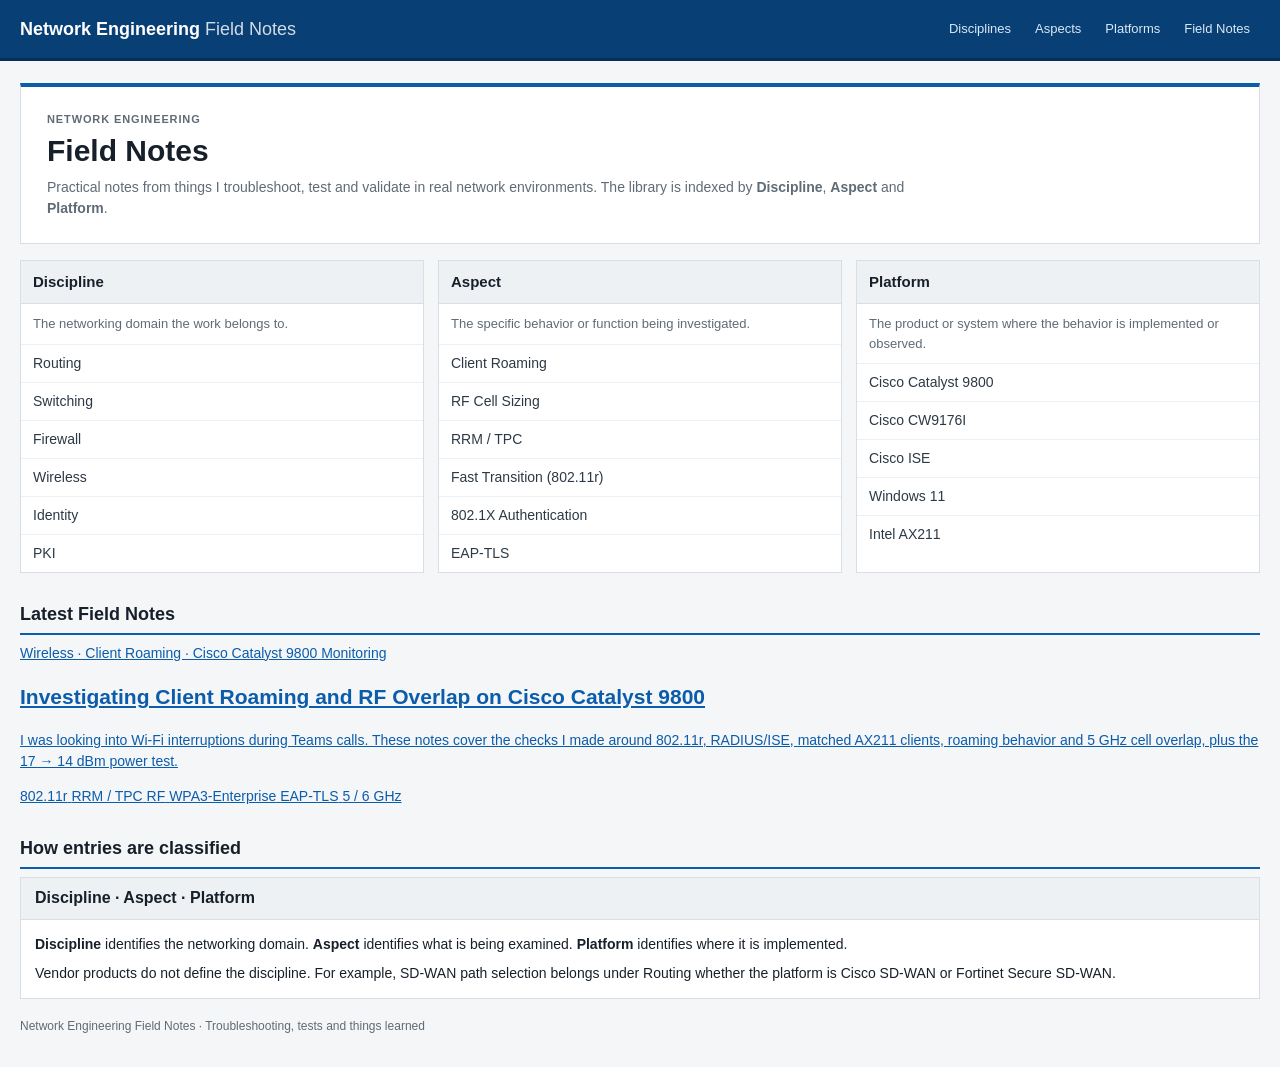
==== commit fa16725e: "Reframe journal as network engineering field notes" ====
--- a/index.html
+++ b/index.html
@@ -3,39 +3,39 @@
 <head>
   <meta charset="utf-8" />
   <meta name="viewport" content="width=device-width, initial-scale=1" />
-  <meta name="description" content="Network troubleshooting documentation organized by discipline, aspect and platform." />
-  <title>Network Troubleshooting Journal</title>
+  <meta name="description" content="Network engineering field notes organized by discipline, aspect and platform." />
+  <title>Network Engineering Field Notes</title>
   <link rel="stylesheet" href="assets/css/journal.css" />
 </head>
 <body>
   <header class="topbar">
     <div class="site-shell topbar-inner">
-      <a class="brand" href="index.html">Network Troubleshooting <span>Journal</span></a>
-      <nav class="topnav" aria-label="Documentation navigation">
+      <a class="brand" href="index.html">Network Engineering <span>Field Notes</span></a>
+      <nav class="topnav" aria-label="Field note navigation">
         <a href="#disciplines">Disciplines</a>
         <a href="#aspects">Aspects</a>
         <a href="#platforms">Platforms</a>
-        <a href="#documents">Documents</a>
+        <a href="#notes">Field Notes</a>
       </nav>
     </div>
   </header>
 
   <main class="site-shell">
     <header class="page-header">
-      <div class="kicker">Network engineering documentation</div>
-      <h1>Network Troubleshooting Journal</h1>
-      <p>Technical troubleshooting records organized by three primary classification dimensions: <strong>Discipline</strong>, <strong>Aspect</strong> and <strong>Platform</strong>.</p>
+      <div class="kicker">Network engineering</div>
+      <h1>Field Notes</h1>
+      <p>Practical notes from things I troubleshoot, test and validate in real network environments. The library is indexed by <strong>Discipline</strong>, <strong>Aspect</strong> and <strong>Platform</strong>.</p>
     </header>
 
-    <section class="catalog-grid" aria-label="Primary documentation classifications">
+    <section class="catalog-grid" aria-label="Primary field note classifications">
       <article class="catalog-panel" id="disciplines">
         <h2>Discipline</h2>
-        <p>Engineering domain in which the troubleshooting activity belongs.</p>
+        <p>The networking domain the work belongs to.</p>
         <ul class="catalog-list">
           <li><span>Routing</span></li>
           <li><span>Switching</span></li>
           <li><span>Firewall</span></li>
-          <li><a href="#documents">Wireless</a></li>
+          <li><a href="#notes">Wireless</a></li>
           <li><span>Identity</span></li>
           <li><span>PKI</span></li>
         </ul>
@@ -43,66 +43,60 @@
 
       <article class="catalog-panel" id="aspects">
         <h2>Aspect</h2>
-        <p>Specific function, subsystem or behavior being investigated.</p>
+        <p>The specific behavior or function being investigated.</p>
         <ul class="catalog-list">
-          <li><a href="#documents">Client Roaming</a></li>
-          <li><a href="#documents">RF Cell Sizing</a></li>
-          <li><a href="#documents">RRM / TPC</a></li>
-          <li><a href="#documents">Fast Transition (802.11r)</a></li>
-          <li><a href="#documents">802.1X Authentication</a></li>
-          <li><a href="#documents">EAP-TLS</a></li>
+          <li><a href="#notes">Client Roaming</a></li>
+          <li><a href="#notes">RF Cell Sizing</a></li>
+          <li><a href="#notes">RRM / TPC</a></li>
+          <li><a href="#notes">Fast Transition (802.11r)</a></li>
+          <li><a href="#notes">802.1X Authentication</a></li>
+          <li><a href="#notes">EAP-TLS</a></li>
         </ul>
       </article>
 
       <article class="catalog-panel" id="platforms">
         <h2>Platform</h2>
-        <p>Vendor platform or system on which the behavior is implemented or observed.</p>
+        <p>The product or system where the behavior is implemented or observed.</p>
         <ul class="catalog-list">
-          <li><a href="#documents">Cisco Catalyst 9800</a></li>
-          <li><a href="#documents">Cisco CW9176I</a></li>
-          <li><a href="#documents">Cisco ISE</a></li>
-          <li><a href="#documents">Windows 11</a></li>
-          <li><a href="#documents">Intel AX211</a></li>
+          <li><a href="#notes">Cisco Catalyst 9800</a></li>
+          <li><a href="#notes">Cisco CW9176I</a></li>
+          <li><a href="#notes">Cisco ISE</a></li>
+          <li><a href="#notes">Windows 11</a></li>
+          <li><a href="#notes">Intel AX211</a></li>
         </ul>
       </article>
     </section>
 
-    <h2 class="section-title" id="documents">Troubleshooting Documents</h2>
-    <div class="table-wrap">
-      <table aria-label="Troubleshooting document register">
-        <thead>
-          <tr>
-            <th>Document ID</th>
-            <th>Title</th>
-            <th>Discipline</th>
-            <th>Primary Aspect</th>
-            <th>Primary Platform</th>
-            <th>Status</th>
-          </tr>
-        </thead>
-        <tbody>
-          <tr>
-            <td><a href="cases/wireless/001-melbourne/index.html">NTJ-001</a></td>
-            <td><a href="cases/wireless/001-melbourne/index.html">Melbourne Office Wi-Fi Call Drops</a></td>
-            <td>Wireless</td>
-            <td>Client Roaming</td>
-            <td>Cisco Catalyst 9800 / CW9176I</td>
-            <td><span class="status warn">Monitoring</span></td>
-          </tr>
-        </tbody>
-      </table>
+    <h2 class="section-title" id="notes">Latest Field Notes</h2>
+    <div class="case-list">
+      <a class="case-link" href="cases/wireless/001-melbourne/index.html">
+        <div class="eyebrow-row" style="margin-bottom:6px">
+          <span class="eyebrow">Wireless · Client Roaming · Cisco Catalyst 9800</span>
+          <span class="badge warn">Monitoring</span>
+        </div>
+        <h2>Investigating Client Roaming and RF Overlap on Cisco Catalyst 9800</h2>
+        <p>I was looking into Wi-Fi interruptions during Teams calls. These notes cover the checks I made around 802.11r, RADIUS/ISE, matched AX211 clients, roaming behavior and 5 GHz cell overlap, plus the 17 → 14 dBm power test.</p>
+        <div class="tag-row">
+          <span class="tag">802.11r</span>
+          <span class="tag">RRM / TPC</span>
+          <span class="tag">RF</span>
+          <span class="tag">WPA3-Enterprise</span>
+          <span class="tag">EAP-TLS</span>
+          <span class="tag">5 / 6 GHz</span>
+        </div>
+      </a>
     </div>
 
-    <h2 class="section-title">Classification Method</h2>
+    <h2 class="section-title">How entries are classified</h2>
     <div class="doc-section">
-      <h2>Documentation rule</h2>
+      <h2>Discipline · Aspect · Platform</h2>
       <div class="content-block">
-        <p><strong>Discipline</strong> identifies the engineering domain. <strong>Aspect</strong> identifies the technical behavior being investigated. <strong>Platform</strong> identifies where that behavior is implemented or observed.</p>
-        <p>A troubleshooting record may reference multiple supporting disciplines, aspects and platforms, but one primary value is assigned to each dimension for indexing.</p>
+        <p><strong>Discipline</strong> identifies the networking domain. <strong>Aspect</strong> identifies what is being examined. <strong>Platform</strong> identifies where it is implemented.</p>
+        <p>Vendor products do not define the discipline. For example, SD-WAN path selection belongs under Routing whether the platform is Cisco SD-WAN or Fortinet Secure SD-WAN.</p>
       </div>
     </div>
   </main>
 
-  <footer class="site-shell footer-note">Network Troubleshooting Journal · Technical documentation repository</footer>
+  <footer class="site-shell footer-note">Network Engineering Field Notes · Troubleshooting, tests and things learned</footer>
 </body>
 </html>
